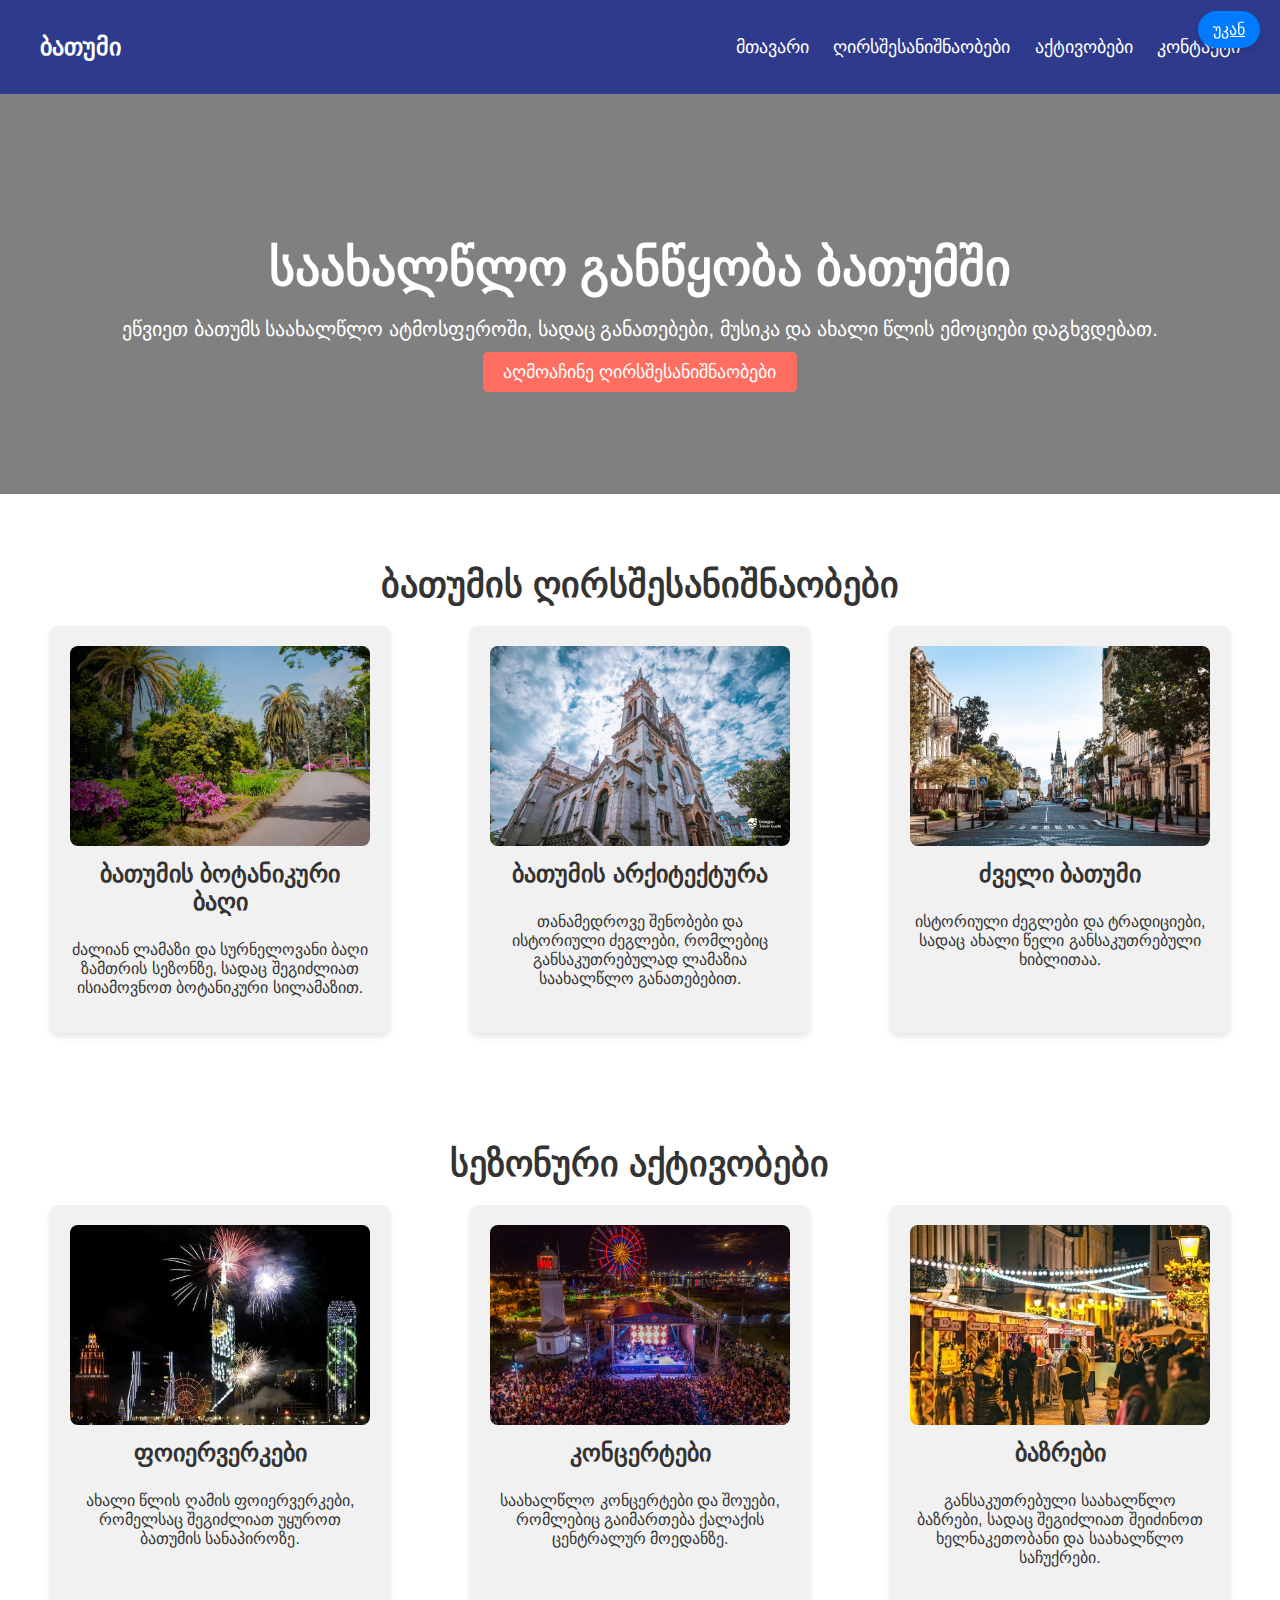
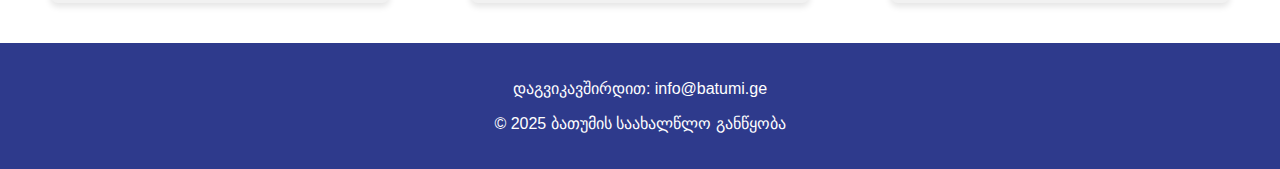
==== ბათუმი.html @ 572aae40 "second commit" ====
<!DOCTYPE html>
<html lang="ka">
  <head>
    <meta charset="UTF-8" />
    <meta name="viewport" content="width=device-width, initial-scale=1.0" />
    <title>ბათუმის საახალწლო განწყობა</title>
    <link rel="stylesheet" href="styleბათუმი.css" />
    <link rel="stylesheet" href="style5.css" />
  </head>
  <body>
    <div class="back-button-container">
      <a href="index2.html" class="back-button">უკან</a>
    </div>
    <header>
      <div class="navbar">
        <div class="logo">ბათუმი</div>
        <nav>
          <ul>
            <li><a href="#home">მთავარი</a></li>
            <li><a href="#attractions">ღირსშესანიშნაობები</a></li>
            <li><a href="#activities">აქტივობები</a></li>
            <li><a href="#contact">კონტაქტი</a></li>
          </ul>
        </nav>
      </div>
    </header>

    <section id="home" class="hero">
      <div class="hero-content">
        <h1>საახალწლო განწყობა ბათუმში</h1>
        <p>
          ეწვიეთ ბათუმს საახალწლო ატმოსფეროში, სადაც განათებები, მუსიკა და ახალი
          წლის ემოციები დაგხვდებათ.
        </p>
        <a href="#attractions" class="btn">აღმოაჩინე ღირსშესანიშნაობები</a>
      </div>
    </section>

    <section id="attractions" class="attractions">
      <h2>ბათუმის ღირსშესანიშნაობები</h2>
      <div class="attraction-list">
        <div class="attraction">
          <img src="batumi_botanikuribagi.jpg" alt="ბოტანიკური ბაღი" />
          <h3>ბათუმის ბოტანიკური ბაღი</h3>
          <p>
            ძალიან ლამაზი და სურნელოვანი ბაღი ზამთრის სეზონზე, სადაც შეგიძლიათ
            ისიამოვნოთ ბოტანიკური სილამაზით.
          </p>
        </div>
        <div class="attraction">
          <img src="arqitektura_batumi.jpg" alt="ბათუმის არქიტექტურა" />
          <h3>ბათუმის არქიტექტურა</h3>
          <p>
            თანამედროვე შენობები და ისტორიული ძეგლები, რომლებიც განსაკუთრებულად
            ლამაზია საახალწლო განათებებით.
          </p>
        </div>
        <div class="attraction">
          <img src="old-batumi-district.webp" alt="ძველი ბათუმი" />
          <h3>ძველი ბათუმი</h3>
          <p>
            ისტორიული ძეგლები და ტრადიციები, სადაც ახალი წელი განსაკუთრებული
            ხიბლითაა.
          </p>
        </div>
      </div>
    </section>

    <section id="activities" class="activities">
      <h2>სეზონური აქტივობები</h2>
      <div class="activity-list">
        <div class="activity">
          <img src="feirverki_batumi.jpg" alt="ფოიერვერკები" />
          <h3>ფოიერვერკები</h3>
          <p>
            ახალი წლის ღამის ფოიერვერკები, რომელსაც შეგიძლიათ უყუროთ ბათუმის
            სანაპიროზე.
          </p>
        </div>
        <div class="activity">
          <img src="concert_batumi.webp" alt="კონცერტები" />
          <h3>კონცერტები</h3>
          <p>
            საახალწლო კონცერტები და შოუები, რომლებიც გაიმართება ქალაქის
            ცენტრალურ მოედანზე.
          </p>
        </div>
        <div class="activity">
          <img src="ბაზრობაბათუმშ.jpg" alt="ბაზრები" />
          <h3>ბაზრები</h3>
          <p>
            განსაკუთრებული საახალწლო ბაზრები, სადაც შეგიძლიათ შეიძინოთ
            ხელნაკეთობანი და საახალწლო საჩუქრები.
          </p>
        </div>
      </div>
    </section>

    <footer id="contact">
      <p>დაგვიკავშირდით: info@batumi.ge</p>
      <p>&copy; 2025 ბათუმის საახალწლო განწყობა</p>
    </footer>
  </body>
</html>
---- styleბათუმი.css ----
body {
    font-family: Arial, sans-serif;
    background-color: gray;
    color: #333;
    margin: 0;
    padding: 0;
}

header {
    background-color: #2e3a8c;
    padding: 20px 0;
    color: white;
}

.navbar {
    display: flex;
    justify-content: space-between;
    align-items: center;
    max-width: 1200px;
    margin: 0 auto;
    padding: 0 20px;
}

.navbar .logo {
    font-size: 24px;
    font-weight: bold;
}

.navbar nav ul {
    list-style-type: none;
    padding: 0;
}

.navbar nav ul li {
    display: inline;
    margin-left: 20px;
}

.navbar nav ul li a {
    text-decoration: none;
    color: white;
    font-size: 18px;
    transition: color 0.3s;
}

.navbar nav ul li a:hover {
    color: #ff6f61;
}

.hero {
    background-size: cover;
    background-position: center;
    height: 400px;
    display: flex;
    justify-content: center;
    align-items: center;
    text-align: center;
    color: white;
    background-image: url('your-image-url.jpg');
}

.hero h1 {
    font-size: 50px;
    margin-bottom: 10px;
}

.hero p {
    font-size: 20px;
    margin-bottom: 20px;
}

.btn {
    background-color: #ff6f61;
    padding: 10px 20px;
    color: white;
    text-decoration: none;
    border-radius: 5px;
    font-size: 18px;
    transition: background-color 0.3s;
}

.btn:hover {
    background-color: #ff4a37;
}

.attractions,
.activities {
    padding: 40px 20px;
    text-align: center;
    background-color: #fff;
}

h2 {
    font-size: 36px;
    margin-bottom: 20px;
}

.attraction-list,
.activity-list {
    display: flex;
    justify-content: space-around;
    flex-wrap: wrap;
    gap: 20px;
}

.attraction,
.activity {
    background-color: #f1f1f1;
    padding: 20px;
    border-radius: 8px;
    width: 300px;
    box-shadow: 0 4px 6px rgba(0, 0, 0, 0.1);
    transition: transform 0.3s;
}

.attraction:hover,
.activity:hover {
    transform: translateY(-5px);
}

.attraction img,
.activity img {
    width: 100%;
    height: 200px;
    object-fit: cover;
    border-radius: 8px;
}

.attraction h3,
.activity h3 {
    font-size: 24px;
    margin-top: 10px;
}

footer {
    background-color: #2e3a8c;
    color: white;
    text-align: center;
    padding: 20px;
}
---- style5.css ----
.back-button-container {
    position: fixed;
    /* შენარჩუნებული პოზიცია: მარჯვენა ზედა კუთხეში */
    top: 20px;
    /* 20 პიქსელი ზედა მხარეს*/
    right: 20px;
    /* 20 პიქსელი მარჯვენა მხარეს */
    z-index: 1000;
    /*  სხვა ელემენტები ზემოთ რომ  იყოს */
}

.back-button {
    padding: 10px 15px;
    font-size: 16px;
    color: #fff;
    background-color: #007bff;
    border-radius: 25px;
    transition: background-color 0.3s, transform 0.3s;
    box-shadow: 0 4px 6px rgba(0, 0, 0, 0.1);
}

.back-button:hover {
    background-color: #0056b3;
    transform: scale(1.05);
}
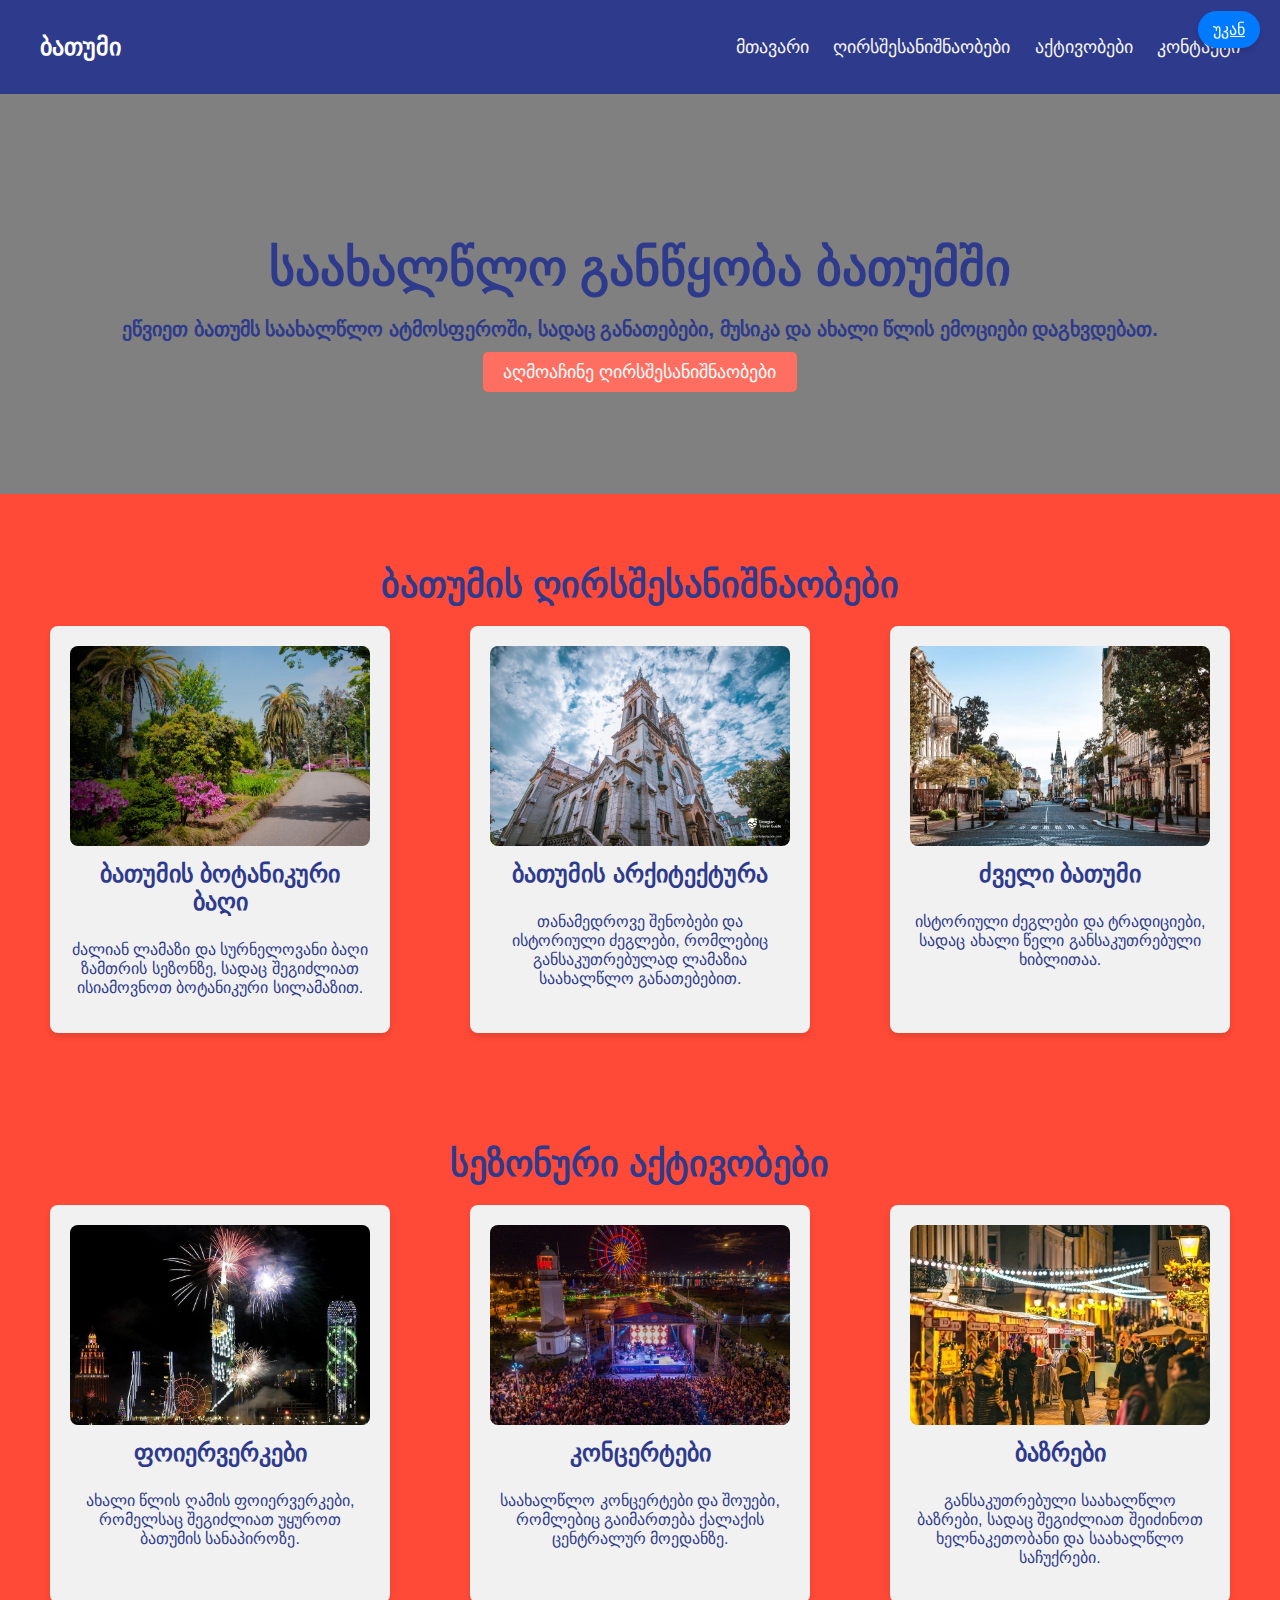
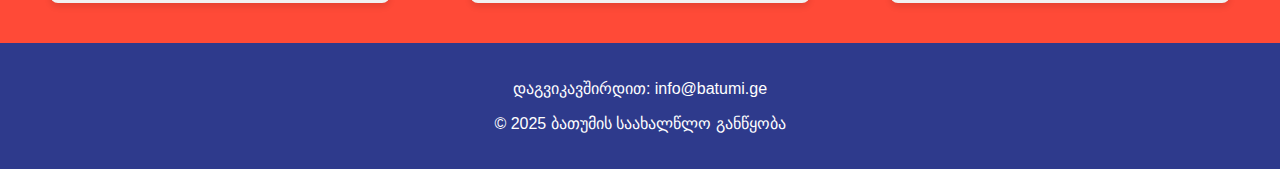
==== commit f34fdc63: "group project" ====
--- a/ბათუმი.html
+++ b/ბათუმი.html
@@ -29,8 +29,10 @@
       <div class="hero-content">
         <h1>საახალწლო განწყობა ბათუმში</h1>
         <p>
-          ეწვიეთ ბათუმს საახალწლო ატმოსფეროში, სადაც განათებები, მუსიკა და ახალი
-          წლის ემოციები დაგხვდებათ.
+          <b
+            >ეწვიეთ ბათუმს საახალწლო ატმოსფეროში, სადაც განათებები, მუსიკა და
+            ახალი წლის ემოციები დაგხვდებათ.</b
+          >
         </p>
         <a href="#attractions" class="btn">აღმოაჩინე ღირსშესანიშნაობები</a>
       </div>
--- a/styleბათუმი.css
+++ b/styleბათუმი.css
@@ -4,6 +4,7 @@
     color: #333;
     margin: 0;
     padding: 0;
+
 }
 
 header {
@@ -38,7 +39,7 @@
 
 .navbar nav ul li a {
     text-decoration: none;
-    color: white;
+    color: whitesmoke;
     font-size: 18px;
     transition: color 0.3s;
 }
@@ -56,17 +57,20 @@
     align-items: center;
     text-align: center;
     color: white;
-    background-image: url('your-image-url.jpg');
+    background-image: url(https://images.pexels.com/photos/695971/pexels-photo-695971.jpeg?cs=srgb&dl=pexels-ifreestock-695971.jpg&fm=jpg);
 }
 
 .hero h1 {
     font-size: 50px;
     margin-bottom: 10px;
+    color: #2e3a8c;
+
 }
 
 .hero p {
     font-size: 20px;
     margin-bottom: 20px;
+    color: #2e3a8c;
 }
 
 .btn {
@@ -87,7 +91,8 @@
 .activities {
     padding: 40px 20px;
     text-align: center;
-    background-color: #fff;
+    background-color: #ff4a37;
+    color: #2e3a8c;
 }
 
 h2 {
